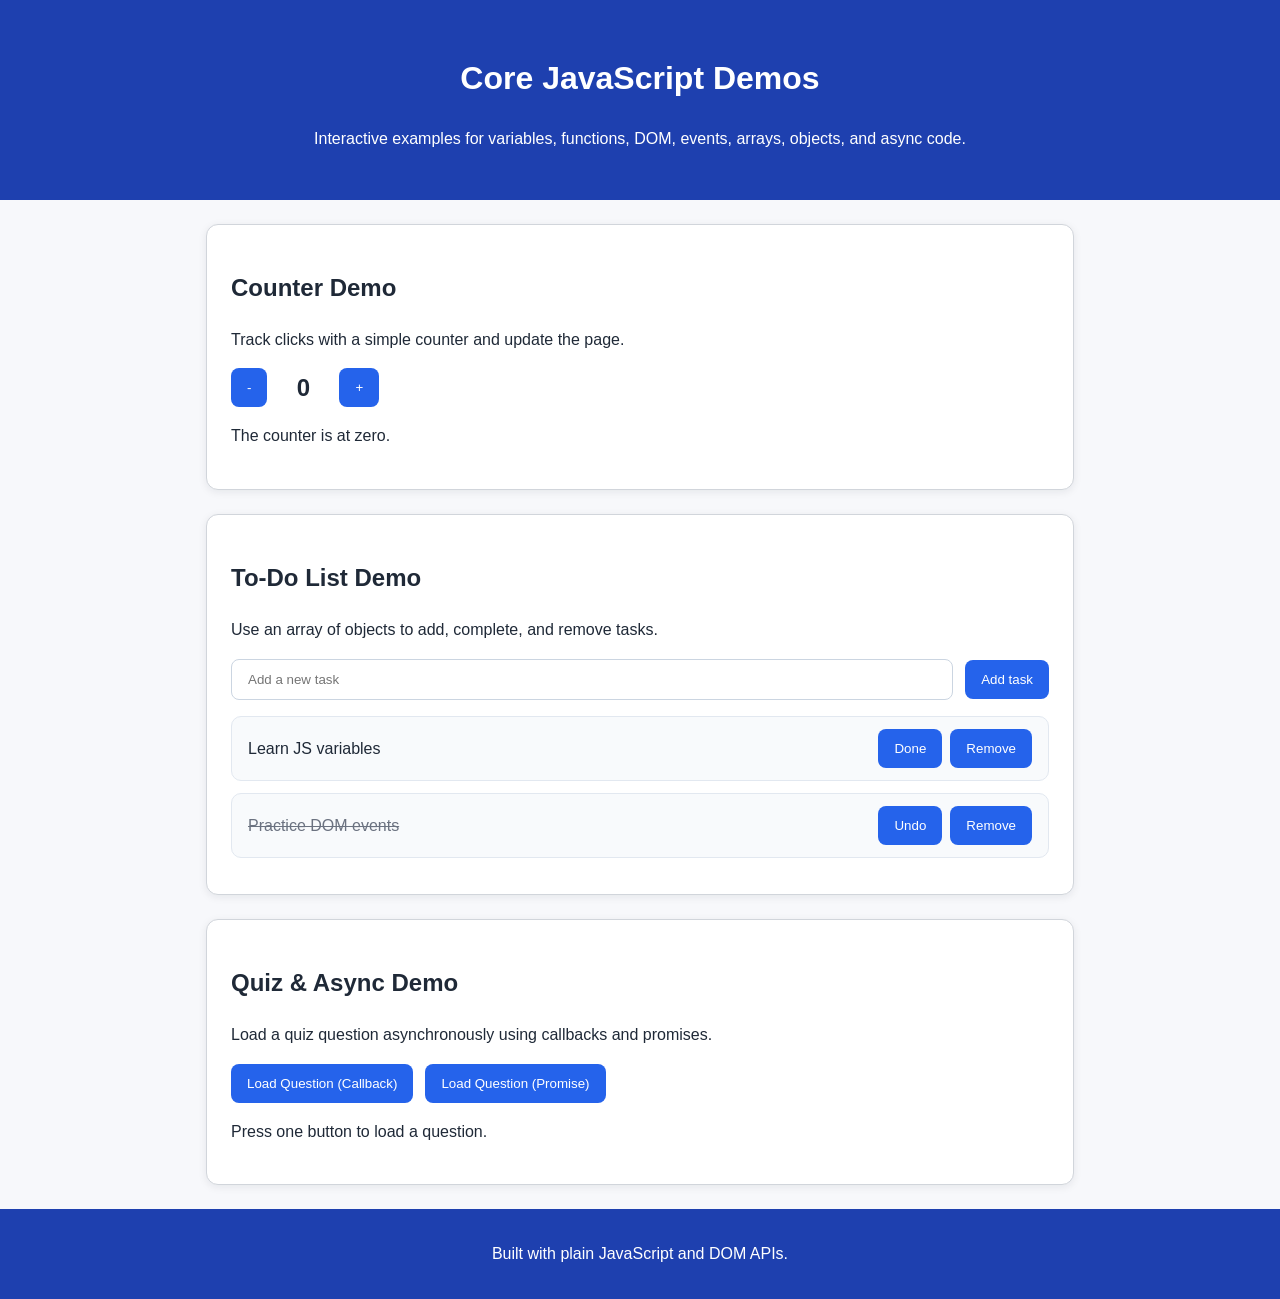
==== index.html @ 56983b04 "initial commit" ====
<!DOCTYPE html>
<html lang="en">
<head>
  <meta charset="UTF-8" />
  <meta name="viewport" content="width=device-width, initial-scale=1.0" />
  <title>Core JavaScript Demos</title>
  <link rel="stylesheet" href="styles.css" />
</head>
<body>
  <header>
    <h1>Core JavaScript Demos</h1>
    <p>Interactive examples for variables, functions, DOM, events, arrays, objects, and async code.</p>
  </header>

  <main>
    <section id="counter">
      <h2>Counter Demo</h2>
      <p>Track clicks with a simple counter and update the page.</p>
      <div class="controls">
        <button id="decreaseBtn">-</button>
        <span id="countValue">0</span>
        <button id="increaseBtn">+</button>
      </div>
      <p id="countMessage"></p>
    </section>

    <section id="todo">
      <h2>To-Do List Demo</h2>
      <p>Use an array of objects to add, complete, and remove tasks.</p>
      <div class="todo-input">
        <input id="todoInput" type="text" placeholder="Add a new task" />
        <button id="addTodoBtn">Add task</button>
      </div>
      <ul id="todoList"></ul>
    </section>

    <section id="quiz">
      <h2>Quiz &amp; Async Demo</h2>
      <p>Load a quiz question asynchronously using callbacks and promises.</p>
      <div class="quiz-buttons">
        <button id="loadQuizCallbackBtn">Load Question (Callback)</button>
        <button id="loadQuizPromiseBtn">Load Question (Promise)</button>
      </div>
      <div id="quizArea">
        <p id="quizQuestion">Press one button to load a question.</p>
        <div id="quizAnswers"></div>
      </div>
      <div id="quizResult"></div>
    </section>
  </main>

  <footer>
    <p>Built with plain JavaScript and DOM APIs.</p>
  </footer>

  <script src="script.js"></script>
</body>
</html>
---- styles.css ----
* {
  box-sizing: border-box;
}

body {
  font-family: Arial, sans-serif;
  line-height: 1.6;
  margin: 0;
  padding: 0;
  background: #f7f8fb;
  color: #1f2937;
}

header, footer {
  text-align: center;
  padding: 2rem 1rem;
  background: #1e40af;
  color: white;
}

main {
  max-width: 900px;
  margin: 1.5rem auto;
  padding: 0 1rem;
}

section {
  background: white;
  border: 1px solid #d1d5db;
  border-radius: 12px;
  padding: 1.5rem;
  margin-bottom: 1.5rem;
  box-shadow: 0 2px 8px rgba(15, 23, 42, 0.08);
}

.controls, .todo-input, .quiz-buttons {
  display: flex;
  gap: 0.75rem;
  align-items: center;
  flex-wrap: wrap;
}

button {
  padding: 0.75rem 1rem;
  border: none;
  border-radius: 8px;
  background: #2563eb;
  color: white;
  cursor: pointer;
  transition: background 0.2s ease;
}

button:hover {
  background: #1d4ed8;
}

input {
  flex: 1;
  padding: 0.75rem 1rem;
  border: 1px solid #cbd5e1;
  border-radius: 8px;
}

#countValue {
  min-width: 3rem;
  font-size: 1.5rem;
  font-weight: bold;
  text-align: center;
}

#todoList {
  list-style: none;
  padding: 0;
  margin: 1rem 0 0;
}

#todoList li {
  display: flex;
  justify-content: space-between;
  align-items: center;
  padding: 0.75rem 1rem;
  margin-bottom: 0.75rem;
  border: 1px solid #e2e8f0;
  border-radius: 10px;
  background: #f8fafc;
}

#todoList li.completed span {
  text-decoration: line-through;
  color: #6b7280;
}

#quizAnswers {
  display: grid;
  gap: 0.75rem;
  margin-top: 1rem;
}

footer p {
  margin: 0;
}
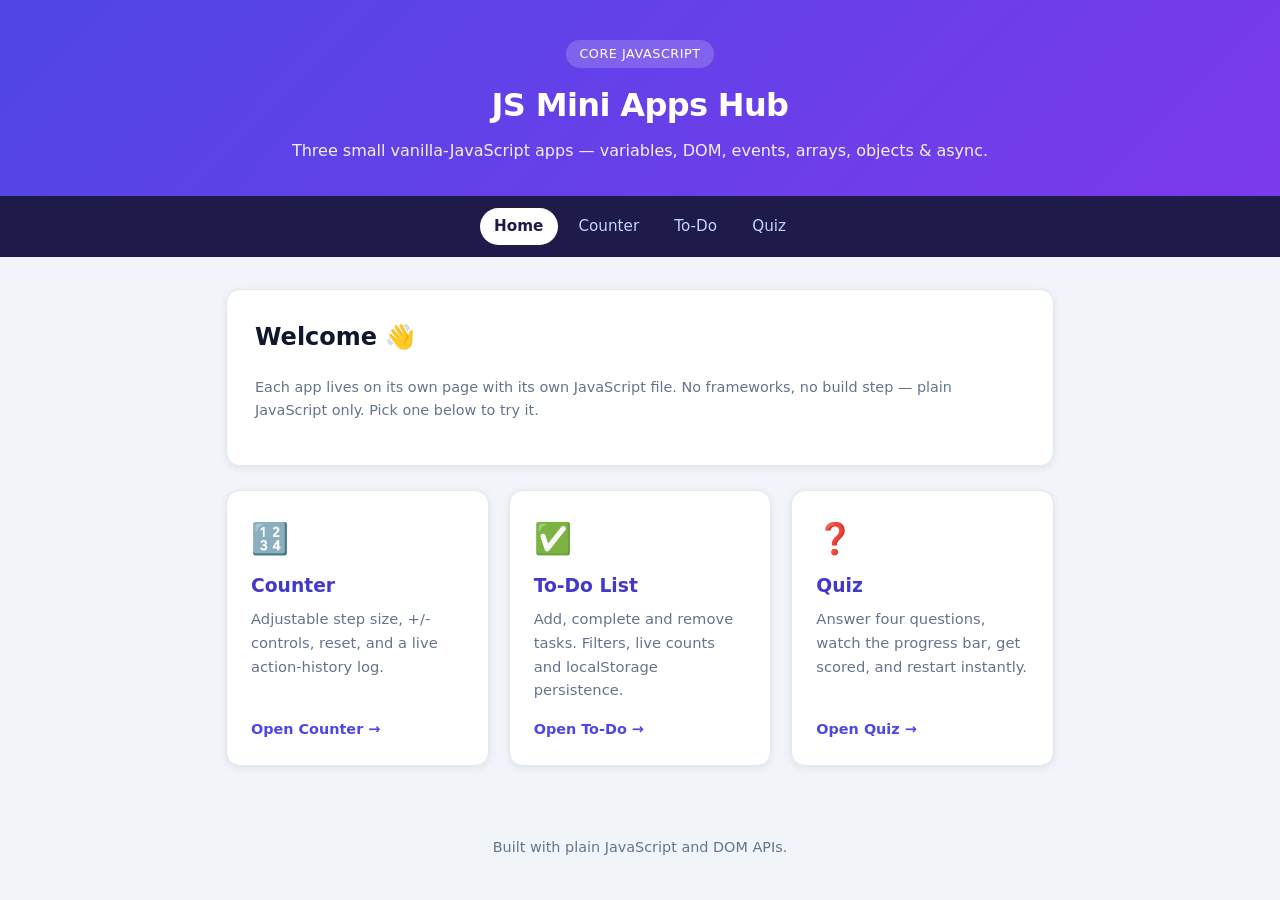
==== commit c9dc5941: "chagings" ====
--- a/index.html
+++ b/index.html
@@ -3,56 +3,55 @@
 <head>
   <meta charset="UTF-8" />
   <meta name="viewport" content="width=device-width, initial-scale=1.0" />
-  <title>Core JavaScript Demos</title>
+  <title>JS Mini Apps Hub</title>
   <link rel="stylesheet" href="styles.css" />
 </head>
 <body>
   <header>
-    <h1>Core JavaScript Demos</h1>
-    <p>Interactive examples for variables, functions, DOM, events, arrays, objects, and async code.</p>
+    <span class="badge">Core JavaScript</span>
+    <h1>JS Mini Apps Hub</h1>
+    <p>Three small vanilla-JavaScript apps — variables, DOM, events, arrays, objects &amp; async.</p>
   </header>
 
+  <nav>
+    <a href="index.html" class="active">Home</a>
+    <a href="counter.html">Counter</a>
+    <a href="todo.html">To-Do</a>
+    <a href="quiz.html">Quiz</a>
+  </nav>
+
   <main>
-    <section id="counter">
-      <h2>Counter Demo</h2>
-      <p>Track clicks with a simple counter and update the page.</p>
-      <div class="controls">
-        <button id="decreaseBtn">-</button>
-        <span id="countValue">0</span>
-        <button id="increaseBtn">+</button>
-      </div>
-      <p id="countMessage"></p>
+    <section>
+      <h2>Welcome 👋</h2>
+      <p class="hint">Each app lives on its own page with its own JavaScript file. No frameworks, no build step — plain JavaScript only. Pick one below to try it.</p>
     </section>
 
-    <section id="todo">
-      <h2>To-Do List Demo</h2>
-      <p>Use an array of objects to add, complete, and remove tasks.</p>
-      <div class="todo-input">
-        <input id="todoInput" type="text" placeholder="Add a new task" />
-        <button id="addTodoBtn">Add task</button>
-      </div>
-      <ul id="todoList"></ul>
-    </section>
+    <div class="card-grid">
+      <a class="card" href="counter.html">
+        <span class="icon">🔢</span>
+        <h3>Counter</h3>
+        <p>Adjustable step size, +/- controls, reset, and a live action-history log.</p>
+        <span class="open">Open Counter →</span>
+      </a>
 
-    <section id="quiz">
-      <h2>Quiz &amp; Async Demo</h2>
-      <p>Load a quiz question asynchronously using callbacks and promises.</p>
-      <div class="quiz-buttons">
-        <button id="loadQuizCallbackBtn">Load Question (Callback)</button>
-        <button id="loadQuizPromiseBtn">Load Question (Promise)</button>
-      </div>
-      <div id="quizArea">
-        <p id="quizQuestion">Press one button to load a question.</p>
-        <div id="quizAnswers"></div>
-      </div>
-      <div id="quizResult"></div>
-    </section>
+      <a class="card" href="todo.html">
+        <span class="icon">✅</span>
+        <h3>To-Do List</h3>
+        <p>Add, complete and remove tasks. Filters, live counts and localStorage persistence.</p>
+        <span class="open">Open To-Do →</span>
+      </a>
+
+      <a class="card" href="quiz.html">
+        <span class="icon">❓</span>
+        <h3>Quiz</h3>
+        <p>Answer four questions, watch the progress bar, get scored, and restart instantly.</p>
+        <span class="open">Open Quiz →</span>
+      </a>
+    </div>
   </main>
 
   <footer>
     <p>Built with plain JavaScript and DOM APIs.</p>
   </footer>
-
-  <script src="script.js"></script>
 </body>
 </html>
--- a/styles.css
+++ b/styles.css
@@ -1,71 +1,330 @@
+:root {
+  --bg: #0f172a;
+  --surface: #ffffff;
+  --surface-2: #f8fafc;
+  --page-bg: #f1f5f9;
+  --primary: #4f46e5;
+  --primary-dark: #4338ca;
+  --primary-soft: #eef2ff;
+  --text: #0f172a;
+  --muted: #64748b;
+  --border: #e2e8f0;
+  --success: #16a34a;
+  --danger: #dc2626;
+  --shadow: 0 2px 8px rgba(15, 23, 42, 0.08);
+  --shadow-lg: 0 12px 28px rgba(15, 23, 42, 0.16);
+  --radius: 14px;
+}
+
 * {
   box-sizing: border-box;
 }
 
 body {
-  font-family: Arial, sans-serif;
+  font-family: system-ui, -apple-system, "Segoe UI", Roboto, Arial, sans-serif;
   line-height: 1.6;
   margin: 0;
-  padding: 0;
-  background: #f7f8fb;
-  color: #1f2937;
-}
-
-header, footer {
+  background: var(--page-bg);
+  color: var(--text);
+}
+
+header {
   text-align: center;
-  padding: 2rem 1rem;
-  background: #1e40af;
+  padding: 2.5rem 1rem 2rem;
+  background: linear-gradient(135deg, #4f46e5 0%, #7c3aed 100%);
   color: white;
 }
 
+header h1 {
+  margin: 0 0 0.4rem;
+  font-size: 2rem;
+  letter-spacing: -0.02em;
+}
+
+header p {
+  margin: 0;
+  opacity: 0.92;
+}
+
+.badge {
+  display: inline-block;
+  margin-bottom: 0.75rem;
+  padding: 0.25rem 0.85rem;
+  background: rgba(255, 255, 255, 0.18);
+  border-radius: 999px;
+  font-size: 0.8rem;
+  letter-spacing: 0.04em;
+  text-transform: uppercase;
+}
+
+nav {
+  display: flex;
+  gap: 0.4rem;
+  justify-content: center;
+  flex-wrap: wrap;
+  padding: 0.75rem 1rem;
+  background: #1e1b4b;
+  position: sticky;
+  top: 0;
+  z-index: 10;
+}
+
+nav a {
+  color: #c7d2fe;
+  text-decoration: none;
+  padding: 0.4rem 0.9rem;
+  border-radius: 999px;
+  font-size: 0.95rem;
+  transition: background 0.2s ease, color 0.2s ease;
+}
+
+nav a:hover {
+  background: rgba(255, 255, 255, 0.12);
+  color: white;
+}
+
+nav a.active {
+  background: white;
+  color: #1e1b4b;
+  font-weight: 600;
+}
+
 main {
-  max-width: 900px;
-  margin: 1.5rem auto;
+  max-width: 860px;
+  margin: 2rem auto;
   padding: 0 1rem;
 }
 
 section {
-  background: white;
-  border: 1px solid #d1d5db;
+  background: var(--surface);
+  border: 1px solid var(--border);
+  border-radius: var(--radius);
+  padding: 1.75rem;
+  margin-bottom: 1.5rem;
+  box-shadow: var(--shadow);
+}
+
+section > h2 {
+  margin-top: 0;
+}
+
+.hint {
+  color: var(--muted);
+  font-size: 0.9rem;
+}
+
+/* Buttons */
+button {
+  padding: 0.6rem 1.1rem;
+  border: none;
+  border-radius: 10px;
+  background: var(--primary);
+  color: white;
+  font-size: 0.95rem;
+  cursor: pointer;
+  transition: background 0.18s ease, transform 0.08s ease;
+}
+
+button:hover {
+  background: var(--primary-dark);
+}
+
+button:active {
+  transform: translateY(1px);
+}
+
+button.ghost {
+  background: transparent;
+  color: var(--primary);
+  border: 1px solid var(--border);
+}
+
+button.ghost:hover {
+  background: var(--primary-soft);
+}
+
+button.danger {
+  background: var(--danger);
+}
+
+button.danger:hover {
+  background: #b91c1c;
+}
+
+input, select {
+  padding: 0.6rem 0.85rem;
+  border: 1px solid #cbd5e1;
+  border-radius: 10px;
+  font-size: 0.95rem;
+  font-family: inherit;
+}
+
+input:focus, select:focus {
+  outline: 2px solid var(--primary-soft);
+  border-color: var(--primary);
+}
+
+label {
+  font-size: 0.85rem;
+  color: var(--muted);
+  display: block;
+  margin-bottom: 0.3rem;
+}
+
+/* ---------- Home hub cards ---------- */
+.card-grid {
+  display: grid;
+  grid-template-columns: repeat(auto-fit, minmax(230px, 1fr));
+  gap: 1.25rem;
+}
+
+.card {
+  display: flex;
+  flex-direction: column;
+  background: var(--surface);
+  border: 1px solid var(--border);
+  border-radius: var(--radius);
+  padding: 1.5rem;
+  text-decoration: none;
+  color: inherit;
+  box-shadow: var(--shadow);
+  transition: transform 0.15s ease, box-shadow 0.15s ease;
+}
+
+.card:hover {
+  transform: translateY(-5px);
+  box-shadow: var(--shadow-lg);
+}
+
+.card .icon {
+  font-size: 1.9rem;
+  margin-bottom: 0.5rem;
+}
+
+.card h3 {
+  margin: 0 0 0.4rem;
+  color: var(--primary-dark);
+}
+
+.card p {
+  margin: 0 0 1rem;
+  color: var(--muted);
+  font-size: 0.92rem;
+  flex: 1;
+}
+
+.card .open {
+  font-weight: 600;
+  color: var(--primary);
+  font-size: 0.9rem;
+}
+
+/* ---------- Stats row ---------- */
+.stats {
+  display: flex;
+  gap: 1rem;
+  flex-wrap: wrap;
+  margin: 1rem 0;
+}
+
+.stat {
+  flex: 1;
+  min-width: 90px;
+  text-align: center;
+  background: var(--surface-2);
+  border: 1px solid var(--border);
   border-radius: 12px;
-  padding: 1.5rem;
-  margin-bottom: 1.5rem;
-  box-shadow: 0 2px 8px rgba(15, 23, 42, 0.08);
-}
-
-.controls, .todo-input, .quiz-buttons {
+  padding: 0.75rem;
+}
+
+.stat .num {
+  display: block;
+  font-size: 1.5rem;
+  font-weight: 700;
+  color: var(--primary-dark);
+}
+
+.stat .lbl {
+  font-size: 0.78rem;
+  color: var(--muted);
+  text-transform: uppercase;
+  letter-spacing: 0.04em;
+}
+
+/* ---------- Toolbar / rows ---------- */
+.row {
+  display: flex;
+  gap: 0.6rem;
+  align-items: center;
+  flex-wrap: wrap;
+}
+
+.row.between {
+  justify-content: space-between;
+}
+
+.controls {
   display: flex;
   gap: 0.75rem;
   align-items: center;
   flex-wrap: wrap;
-}
-
-button {
-  padding: 0.75rem 1rem;
-  border: none;
-  border-radius: 8px;
-  background: #2563eb;
+  margin: 1rem 0;
+}
+
+.log {
+  list-style: none;
+  padding: 0;
+  margin: 0.5rem 0 0;
+  max-height: 180px;
+  overflow-y: auto;
+}
+
+.log li {
+  padding: 0.4rem 0.75rem;
+  border-bottom: 1px solid var(--border);
+  font-size: 0.9rem;
+  color: var(--muted);
+}
+
+.log li:first-child {
+  color: var(--text);
+  font-weight: 500;
+}
+
+.empty {
+  color: var(--muted);
+  font-style: italic;
+  padding: 0.5rem 0;
+}
+
+/* ---------- Counter ---------- */
+#countValue {
+  min-width: 4rem;
+  font-size: 2.25rem;
+  font-weight: 800;
+  text-align: center;
+  color: var(--primary-dark);
+}
+
+/* ---------- To-Do ---------- */
+.todo-input {
+  display: flex;
+  gap: 0.6rem;
+}
+
+.todo-input input {
+  flex: 1;
+}
+
+.filters {
+  display: flex;
+  gap: 0.4rem;
+  margin: 1rem 0 0.5rem;
+}
+
+.filters button.active {
+  background: var(--primary);
   color: white;
-  cursor: pointer;
-  transition: background 0.2s ease;
-}
-
-button:hover {
-  background: #1d4ed8;
-}
-
-input {
-  flex: 1;
-  padding: 0.75rem 1rem;
-  border: 1px solid #cbd5e1;
-  border-radius: 8px;
-}
-
-#countValue {
-  min-width: 3rem;
-  font-size: 1.5rem;
-  font-weight: bold;
-  text-align: center;
 }
 
 #todoList {
@@ -78,24 +337,82 @@
   display: flex;
   justify-content: space-between;
   align-items: center;
-  padding: 0.75rem 1rem;
-  margin-bottom: 0.75rem;
-  border: 1px solid #e2e8f0;
-  border-radius: 10px;
-  background: #f8fafc;
-}
-
-#todoList li.completed span {
+  gap: 0.75rem;
+  padding: 0.7rem 1rem;
+  margin-bottom: 0.6rem;
+  border: 1px solid var(--border);
+  border-radius: 12px;
+  background: var(--surface-2);
+}
+
+#todoList li.completed .todo-label {
   text-decoration: line-through;
-  color: #6b7280;
-}
-
-#quizAnswers {
+  color: var(--muted);
+}
+
+.todo-label {
+  flex: 1;
+  cursor: pointer;
+}
+
+/* ---------- Quiz ---------- */
+.progress {
+  height: 8px;
+  background: var(--border);
+  border-radius: 999px;
+  overflow: hidden;
+  margin: 0.75rem 0;
+}
+
+.progress > span {
+  display: block;
+  height: 100%;
+  width: 0;
+  background: var(--primary);
+  transition: width 0.3s ease;
+}
+
+.quiz-question {
+  font-weight: 600;
+  margin: 1rem 0 0.75rem;
+}
+
+.answers {
   display: grid;
-  gap: 0.75rem;
-  margin-top: 1rem;
-}
-
-footer p {
-  margin: 0;
-}
+  gap: 0.5rem;
+}
+
+.answers button {
+  text-align: left;
+  background: var(--surface-2);
+  color: var(--text);
+  border: 1px solid var(--border);
+}
+
+.answers button:hover {
+  border-color: var(--primary);
+  background: var(--primary-soft);
+}
+
+.answers button.selected {
+  border-color: var(--primary);
+  background: var(--primary-soft);
+  font-weight: 600;
+}
+
+.answers button.correct {
+  border-color: var(--success);
+  background: #dcfce7;
+}
+
+.answers button.wrong {
+  border-color: var(--danger);
+  background: #fee2e2;
+}
+
+footer {
+  text-align: center;
+  padding: 1.5rem 1rem;
+  color: var(--muted);
+  font-size: 0.9rem;
+}
